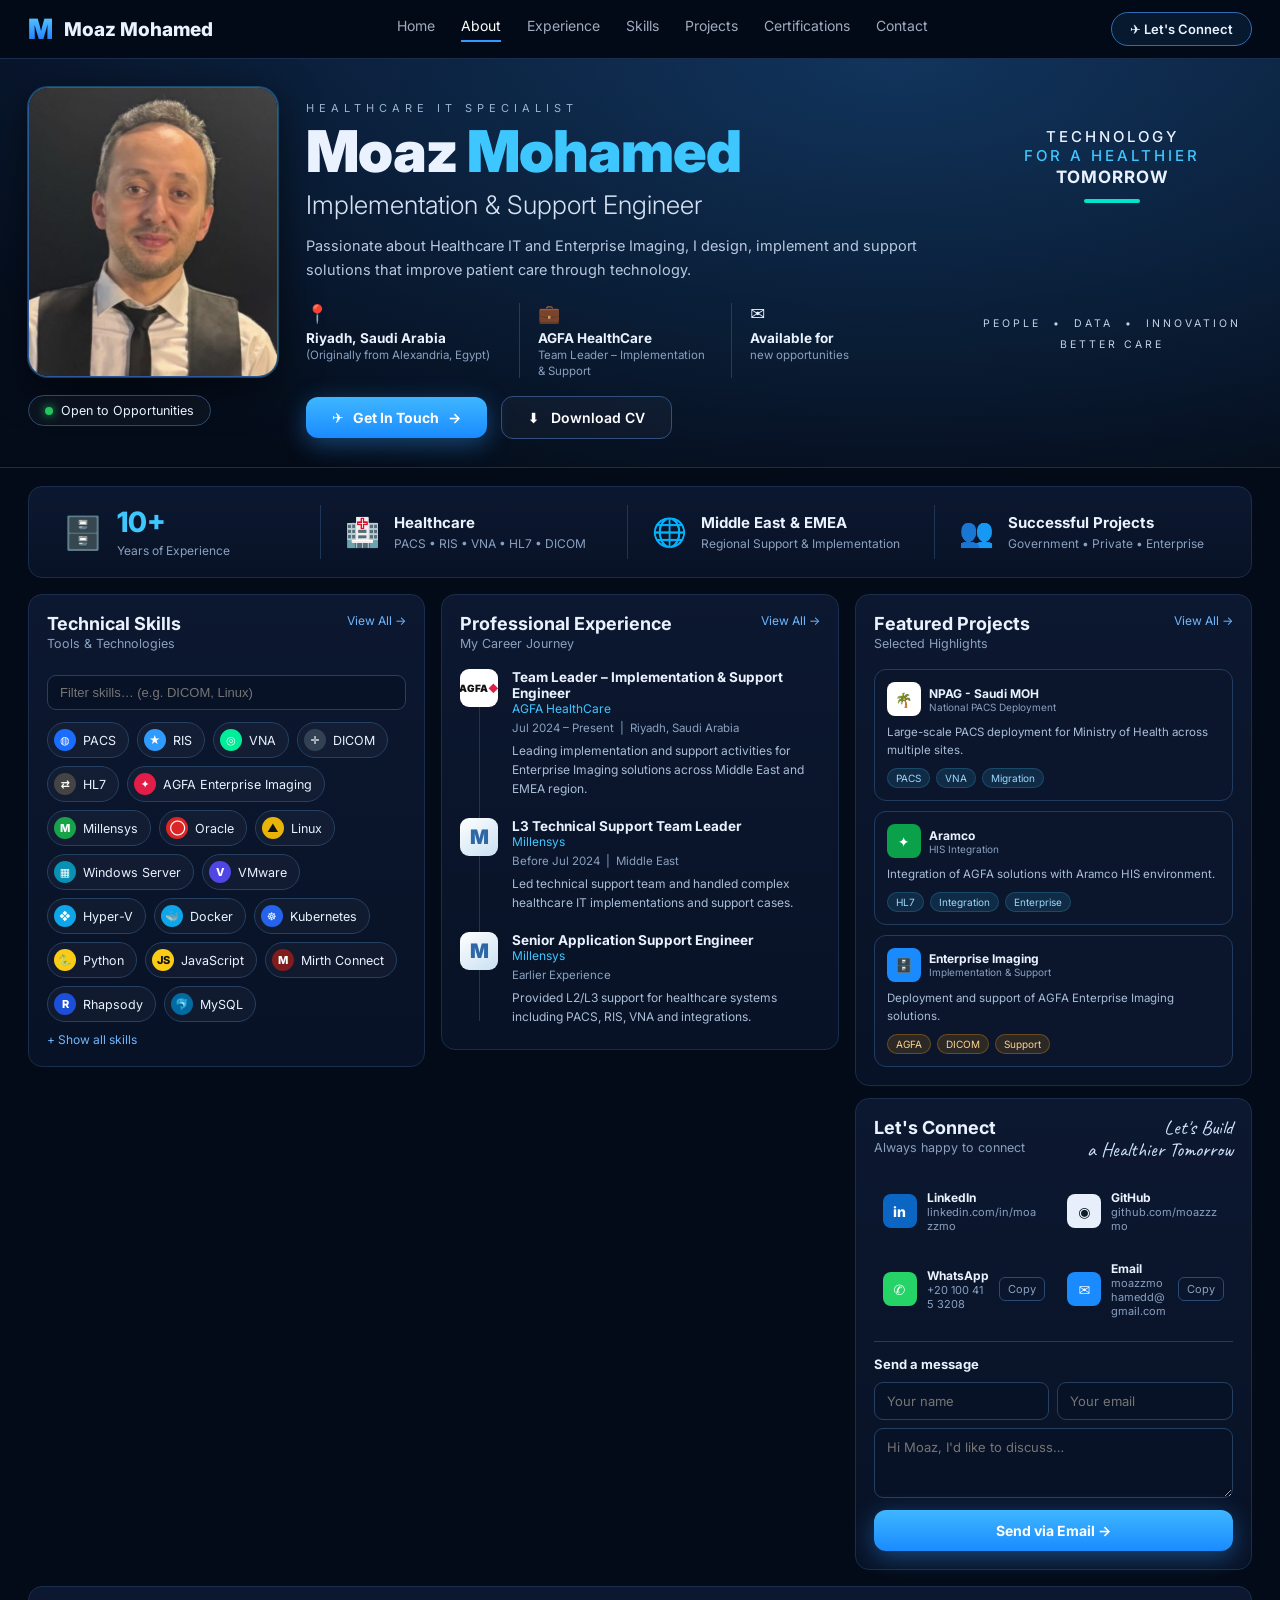
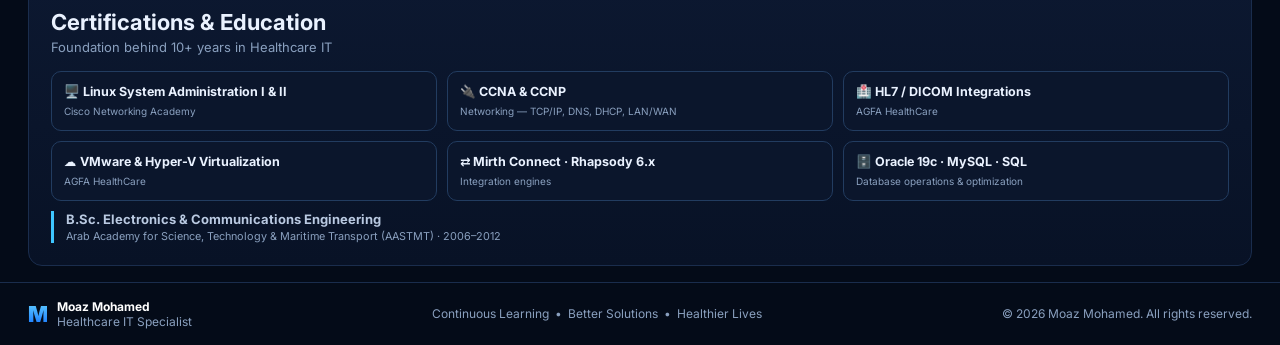
==== index.html @ ea3a96b6 "Publish portfolio — fixed CSS, all fields working" ====
<!DOCTYPE html>
<html lang="en">
<head>
<meta charset="UTF-8"/>
<meta name="viewport" content="width=device-width, initial-scale=1.0"/>
<title>Moaz Mohamed — Healthcare IT Specialist</title>
<meta name="description" content="Moaz Mohamed — Healthcare IT Specialist, Implementation & Support Engineer, Enterprise Imaging PACS/RIS/VNA/HL7/DICOM"/>
<link rel="preconnect" href="https://fonts.googleapis.com">
<link rel="preconnect" href="https://fonts.gstatic.com" crossorigin>
<link href="https://fonts.googleapis.com/css2?family=Inter:wght@400;500;600;700;800;900&family=Caveat:wght@600&display=swap" rel="stylesheet">
<style>
*{margin:0;padding:0;box-sizing:border-box}
:root{--bg:#040b18;--card:#0a1428;--border:#1a2d4d;--txt:#eaf2ff;--mut:#8aa0bf;--cyan:#3ec6ff;--blue:#2f9bff}
html{scroll-behavior:smooth}
body{font-family:'Inter',system-ui,-apple-system,sans-serif;background:var(--bg);color:var(--txt);min-height:100vh;-webkit-font-smoothing:antialiased}
a{color:inherit;text-decoration:none}
section{scroll-margin-top:80px}
button{font-family:inherit}
/* NAV */
.topnav{position:sticky;top:0;z-index:50;display:flex;align-items:center;justify-content:space-between;padding:12px 28px;background:rgba(4,11,24,.94);backdrop-filter:blur(12px);-webkit-backdrop-filter:blur(12px);border-bottom:1px solid var(--border)}
.brand{display:flex;align-items:center;gap:12px;font-weight:800;font-size:19px;white-space:nowrap}
.mm-logo{font-weight:900;font-size:28px;letter-spacing:-2px;background:linear-gradient(180deg,#5cc8ff,#1a7bff);-webkit-background-clip:text;background-clip:text;color:transparent;line-height:1}
.nav{display:flex;gap:26px;font-size:14px;color:#c6d4e8}
.nav a{opacity:.8;padding-bottom:6px;border-bottom:2px solid transparent;transition:.2s}
.nav a:hover{opacity:1;color:#fff}
.nav a.active{opacity:1;color:#fff;border-bottom-color:var(--blue)}
.btn-connect{border:1px solid #2f6cb3;border-radius:999px;padding:8px 18px;font-size:13px;font-weight:600;background:rgba(47,155,255,.1);transition:.2s;white-space:nowrap}
.btn-connect:hover{background:rgba(47,155,255,.25);border-color:var(--cyan)}
.hamburger{display:none;background:none;border:1px solid #2b4a73;color:#fff;border-radius:8px;font-size:18px;padding:6px 12px;cursor:pointer}
/* HERO */
.hero-wrap{position:relative;overflow:hidden;border-bottom:1px solid var(--border);background:radial-gradient(1000px 500px at 70% 0%,rgba(47,155,255,.25),transparent),linear-gradient(180deg,#071226,#040b18)}
.hero-bg{position:absolute;inset:0;opacity:.4;background:url('https://images.unsplash.com/photo-1576091160399-112ba8d25d1d?q=80&w=1600&auto=format&fit=crop') center/cover no-repeat;-webkit-mask-image:linear-gradient(to left,black 30%,transparent 78%);mask-image:linear-gradient(to left,black 30%,transparent 78%)}
.hero{position:relative;display:grid;grid-template-columns:250px minmax(0,1fr) 280px;gap:28px;padding:28px;max-width:1440px;margin:0 auto;align-items:start}
.photo{width:250px;height:290px;border-radius:20px;overflow:hidden;border:1px solid #2a5a9a;box-shadow:0 0 0 1px rgba(62,198,255,.3),0 10px 40px rgba(0,0,0,.6);background:#0e1b33}
.photo img{width:100%;height:100%;object-fit:cover;object-position:center top;display:block}
.photo-fallback{width:100%;height:100%;display:flex;align-items:center;justify-content:center;font-size:72px;font-weight:900;color:#5cc8ff;background:linear-gradient(135deg,#102341,#071226)}
.kicker{letter-spacing:5px;font-size:11px;color:#9db4d2;margin:14px 0 8px}
h1{font-size:clamp(38px,4.5vw,62px);line-height:1;font-weight:900;letter-spacing:-1px}
h1 span{color:var(--cyan)}
.sub{font-size:clamp(18px,2vw,26px);font-weight:300;color:#d6e2f3;margin:8px 0 14px}
.desc{color:#b9c9e1;max-width:620px;line-height:1.65;font-size:14.5px}
.meta3{display:grid;grid-template-columns:1fr 1fr 1fr;gap:0;margin:22px 0 18px;max-width:720px}
.meta3>div{padding:0 18px;border-left:1px solid #223b5e;font-size:13px;min-width:0}
.meta3>div:first-child{border:0;padding-left:0}
.meta3 b{display:block;font-size:13.5px}
.meta3 small{color:var(--mut);font-size:11.5px}
.meta-ico{font-size:18px;margin-bottom:6px}
.cta-row{display:flex;gap:14px;align-items:center;flex-wrap:wrap}
.btn-primary{background:linear-gradient(180deg,#3fb6ff,#1a8bff);border:0;color:#fff;font-weight:700;padding:12px 26px;border-radius:12px;font-size:14px;box-shadow:0 6px 24px rgba(47,155,255,.4);cursor:pointer;transition:.2s;display:inline-flex;align-items:center;gap:8px}
.btn-primary:hover{transform:translateY(-1px);box-shadow:0 10px 30px rgba(47,155,255,.55)}
.btn-ghost{border:1px solid #33507c;background:rgba(255,255,255,.03);color:#fff;padding:12px 26px;border-radius:12px;font-size:14px;font-weight:600;cursor:pointer;transition:.2s;display:inline-flex;align-items:center;gap:8px}
.btn-ghost:hover{border-color:var(--cyan);background:rgba(62,198,255,.1)}
.open-badge{display:inline-flex;align-items:center;gap:8px;border:1px solid #2b4a73;border-radius:999px;padding:7px 16px;font-size:12.5px;margin-top:18px;background:rgba(255,255,255,.03)}
.dot{width:8px;height:8px;border-radius:50%;background:#22c55e;box-shadow:0 0 10px #22c55e;animation:pulse 2s infinite}
@keyframes pulse{50%{opacity:.5}}
.right-tag{text-align:center;padding-top:40px}
.right-tag h3{letter-spacing:3px;font-size:15px;font-weight:500}
.right-tag h3 b{color:var(--cyan);font-weight:500}
.right-tag h2{font-size:17px;letter-spacing:1px;margin:2px 0 12px}
.bar{width:56px;height:4px;background:#00e5cc;margin:0 auto;border-radius:99px}
.foot-tags{margin-top:110px;font-size:10.5px;letter-spacing:3px;color:#c2d2e8;line-height:2}
/* STATS */
.stats{max-width:1440px;margin:18px auto 0;padding:0 28px}
.stats-inner{display:grid;grid-template-columns:1.1fr 1.2fr 1.2fr 1.2fr;background:linear-gradient(180deg,#0c1830,#081226);border:1px solid var(--border);border-radius:14px;padding:18px 10px}
.stat{display:flex;gap:14px;align-items:center;padding:0 24px;border-left:1px solid #1e3555;min-width:0}
.stat:first-child{border:0}
.stat .n{font-size:28px;font-weight:800;color:var(--cyan)}
.stat b{font-size:15px}.stat small{color:var(--mut);font-size:12px}
/* GRID */
.grid3{max-width:1440px;margin:16px auto;padding:0 28px;display:grid;grid-template-columns:1fr 1fr 1fr;gap:16px;align-items:start}
.card{background:linear-gradient(180deg,#0c1830,#081226);border:1px solid var(--border);border-radius:14px;padding:18px;min-width:0}
.card h3{font-size:18px}.card .sub2{color:var(--mut);font-size:12.5px;margin:2px 0 14px}
.card-head{display:flex;justify-content:space-between;align-items:flex-start;gap:10px;margin-bottom:4px}
.link{font-size:12px;color:#6fb7ff;background:none;border:0;cursor:pointer;white-space:nowrap}
.link:hover{text-decoration:underline}
/* SKILLS */
.skill-search{width:100%;margin:6px 0 12px;padding:9px 12px;border-radius:9px;border:1px solid #254061;background:#081226;color:#fff;font-size:13px;outline:none}
.skill-search:focus{border-color:var(--cyan)}
.pills{display:flex;flex-wrap:wrap;gap:8px}
.pill{display:inline-flex;align-items:center;gap:7px;border:1px solid #254061;background:rgba(255,255,255,.03);border-radius:999px;padding:6px 12px 6px 6px;font-size:12.5px;cursor:default;transition:.15s}
.pill:hover{border-color:var(--cyan);background:rgba(62,198,255,.1)}
.pill i{width:22px;height:22px;border-radius:50%;display:inline-flex;align-items:center;justify-content:center;font-style:normal;font-size:11px;color:#fff;font-weight:800;flex-shrink:0}
.pill.hidden-extra{display:none}
.pills.expanded .pill.hidden-extra{display:inline-flex}
/* TIMELINE */
.tl{position:relative;padding-left:52px}
.tl:before{content:'';position:absolute;left:19px;top:6px;bottom:6px;width:1px;background:#1e3555}
.tl-item{position:relative;margin-bottom:20px}
.tl-item:last-child{margin-bottom:4px}
.tl-item:before{content:'';position:absolute;left:-37px;top:6px;width:9px;height:9px;border-radius:50%;background:var(--cyan);box-shadow:0 0 0 4px rgba(62,198,255,.15)}
.comp-logo{position:absolute;left:-52px;top:0;width:38px;height:38px;border-radius:9px;background:#fff;display:flex;align-items:center;justify-content:center;font-weight:900;font-size:10px;color:#111;overflow:hidden;text-align:center;line-height:1.1}
.comp-logo img{width:100%;height:100%;object-fit:contain;display:block}
.tl-item b{font-size:13.5px;display:block}
.tl-item .co{color:var(--cyan);font-size:12px}
.tl-item small{color:var(--mut);font-size:11.5px}
.tl-item p{color:#a9bdd6;font-size:12px;margin-top:6px;line-height:1.55}
/* PROJECTS */
.proj{display:grid;grid-template-columns:1fr;gap:10px}
.pbox{border:1px solid #223c60;border-radius:12px;padding:12px;background:#0b162c;transition:.2s}
.pbox:hover{border-color:#3c779d;transform:translateY(-1px)}
.pbox .ph{display:flex;gap:8px;align-items:center;margin-bottom:8px}
.pbox .ph b{font-size:12px;display:block}
.pbox .ph small{display:block;color:var(--mut);font-size:10px;font-weight:400}
.plogo{width:34px;height:34px;border-radius:8px;display:flex;align-items:center;justify-content:center;font-weight:900;color:#fff;flex-shrink:0;overflow:hidden;background:#fff;font-size:14px}
.plogo img{width:100%;height:100%;object-fit:contain;display:block}
.pbox p{font-size:11.5px;color:#a9bdd6;line-height:1.55}
.tags{display:flex;gap:6px;flex-wrap:wrap;margin-top:8px}
.tags span{font-size:10px;padding:3px 8px;border-radius:99px;background:rgba(62,198,255,.12);border:1px solid rgba(62,198,255,.2);color:#9ad9ff}
.tags span.y{background:rgba(245,158,11,.14);border-color:rgba(245,158,11,.3);color:#ffd28a}
/* CONNECT */
.connect{display:grid;grid-template-columns:1fr 1fr;gap:10px;margin-top:12px}
.citem{display:flex;gap:10px;align-items:center;font-size:12px;border:1px solid transparent;border-radius:10px;padding:8px;transition:.15s;min-width:0}
.citem:hover{border-color:#2b4a73;background:rgba(255,255,255,.03)}
.citem small{display:block;color:var(--mut);font-size:11px;word-break:break-all}
.cico{width:34px;height:34px;border-radius:8px;display:flex;align-items:center;justify-content:center;color:#fff;font-weight:800;flex-shrink:0;font-size:14px}
.copy-btn{margin-left:auto;background:none;border:1px solid #2b4a73;color:var(--mut);border-radius:6px;font-size:11px;padding:4px 8px;cursor:pointer;flex-shrink:0}
.copy-btn:hover{color:#fff;border-color:var(--cyan)}
.script{font-family:'Caveat',cursive;font-size:20px;color:#cfe3ff;text-align:right;line-height:1.1;white-space:nowrap}
/* CONTACT FORM */
.contact-form{margin-top:14px;border-top:1px solid #223b5e;padding-top:14px}
.contact-form h4{font-size:13px;margin-bottom:10px}
.contact-form input,.contact-form textarea{width:100%;padding:10px 12px;border-radius:9px;border:1px solid #254061;background:#081226;color:#fff;font-size:13px;outline:none;margin-bottom:8px;font-family:inherit;resize:vertical}
.contact-form input:focus,.contact-form textarea:focus{border-color:var(--cyan)}
.form-row{display:grid;grid-template-columns:1fr 1fr;gap:8px}
/* SECTIONS */
.wide{max-width:1440px;margin:16px auto 0;padding:0 28px}
.wide-card{background:linear-gradient(180deg,#0c1830,#081226);border:1px solid var(--border);border-radius:14px;padding:22px}
.wide-card h2{font-size:22px;margin-bottom:4px}
.wide-card .sub2{color:var(--mut);font-size:13px;margin-bottom:16px}
.cert-grid{display:grid;grid-template-columns:repeat(3,1fr);gap:10px}
.cert{border:1px solid #223c60;border-radius:10px;padding:12px;background:#0b162c;font-size:12px}
.cert b{display:block;font-size:12.5px;margin-bottom:4px}
.cert small{color:var(--mut)}
.edu{margin-top:10px;font-size:13px;color:#b9c9e1;border-left:3px solid var(--cyan);padding-left:12px}
/* FOOTER */
footer{max-width:1440px;margin:16px auto 0;padding:16px 28px;display:flex;justify-content:space-between;align-items:center;gap:12px;color:var(--mut);font-size:12px;border-top:1px solid var(--border);flex-wrap:wrap}
/* MODAL */
.modal-ov{position:fixed;inset:0;background:rgba(0,0,0,.7);backdrop-filter:blur(6px);display:none;align-items:center;justify-content:center;z-index:100;padding:18px}
.modal-ov.open{display:flex}
.modal{background:#0c1830;border:1px solid #2b4a73;border-radius:16px;max-width:640px;width:100%;max-height:82vh;overflow:auto;padding:24px}
.modal h3{font-size:18px;margin-bottom:4px}
.modal .msub{color:var(--mut);font-size:12.5px;margin-bottom:16px}
.modal-close{float:right;background:none;border:1px solid #2b4a73;color:#fff;border-radius:8px;padding:6px 12px;cursor:pointer}
.modal-close:hover{border-color:var(--cyan)}
.mlist{display:grid;gap:10px;font-size:13px;color:#c6d4e8}
.mlist div{border:1px solid #223c60;border-radius:10px;padding:10px 12px;background:#0b162c}
/* TOAST + TOP */
#toast{position:fixed;bottom:24px;left:50%;transform:translateX(-50%) translateY(20px);background:#0e2a45;border:1px solid var(--cyan);color:#fff;padding:10px 20px;border-radius:999px;font-size:13px;opacity:0;pointer-events:none;transition:.25s;z-index:200}
#toast.show{opacity:1;transform:translateX(-50%) translateY(0)}
#toTop{position:fixed;right:20px;bottom:20px;width:42px;height:42px;border-radius:50%;border:1px solid #2b4a73;background:#0c1830;color:#fff;font-size:18px;cursor:pointer;display:none;z-index:90}
#toTop.show{display:block}
/* REVEAL */
.reveal{opacity:0;transform:translateY(14px);transition:.5s}
.reveal.in{opacity:1;transform:none}
@media(max-width:1100px){.hero{grid-template-columns:220px minmax(0,1fr)}.right-tag{display:none}.grid3{grid-template-columns:1fr 1fr}.nav{display:none}.nav.mobile-open{display:flex;position:absolute;top:100%;left:0;right:0;background:#071226;flex-direction:column;padding:14px 28px;gap:14px;border-bottom:1px solid var(--border)}.hamburger{display:block}.cert-grid{grid-template-columns:1fr 1fr}}
@media(max-width:760px){.hero{grid-template-columns:1fr}.photo{width:100%;height:320px}.meta3{grid-template-columns:1fr;gap:12px}.meta3>div{border:0;border-top:1px solid #223b5e;padding:12px 0 0}.meta3>div:first-child{border:0;padding-top:0}.grid3{grid-template-columns:1fr}.stats-inner{grid-template-columns:1fr 1fr;gap:14px}.stat{border:0;padding:0}.connect{grid-template-columns:1fr}.cert-grid{grid-template-columns:1fr}.form-row{grid-template-columns:1fr}.script{display:none}footer{flex-direction:column;text-align:center}}
@media print{.topnav,.cta-row,.contact-form,#toTop,#toast,.modal-ov{display:none!important}body{background:#fff;color:#000}.card,.wide-card,.stats-inner{background:#fff!important;color:#000}}
</style>
</head>
<body>

<header class="topnav">
<div class="brand"><span class="mm-logo">M</span> Moaz Mohamed</div>
<nav class="nav" id="mainNav">
<a class="active" href="#home">Home</a><a href="#about">About</a><a href="#exp">Experience</a><a href="#skills">Skills</a><a href="#projects">Projects</a><a href="#certs">Certifications</a><a href="#contact">Contact</a>
</nav>
<div style="display:flex;gap:10px;align-items:center">
<a class="btn-connect" href="#contact">✈ Let's Connect</a>
<button class="hamburger" id="burger" aria-label="Menu">☰</button>
</div>
</header>

<div class="hero-wrap" id="home"><div class="hero-bg" aria-hidden="true"></div>
<div class="hero">
<div class="reveal in">
<div class="photo"><img id="profileImg" src="assets/moaz-profile.png" alt="Moaz Mohamed"/></div>
<div class="open-badge"><span class="dot"></span> Open to Opportunities</div>
</div>
<div id="about" class="reveal in">
<div class="kicker">HEALTHCARE IT SPECIALIST</div>
<h1>Moaz <span>Mohamed</span></h1>
<div class="sub">Implementation &amp; Support Engineer</div>
<p class="desc">Passionate about Healthcare IT and Enterprise Imaging, I design, implement and support solutions that improve patient care through technology.</p>
<div class="meta3">
<div><div class="meta-ico">📍</div><b>Riyadh, Saudi Arabia</b><small>(Originally from Alexandria, Egypt)</small></div>
<div><div class="meta-ico">💼</div><b>AGFA HealthCare</b><small>Team Leader – Implementation &amp; Support</small></div>
<div><div class="meta-ico">✉️</div><b>Available for</b><small>new opportunities</small></div>
</div>
<div class="cta-row">
<button class="btn-primary" data-scroll="#contact">✈ &nbsp; Get In Touch &nbsp; →</button>
<button class="btn-ghost" id="cvBtn">⬇ &nbsp; Download CV</button>
</div>
</div>
<div class="right-tag"><h3>TECHNOLOGY</h3><h3><b>FOR A HEALTHIER</b></h3><h2>TOMORROW</h2><div class="bar"></div><div class="foot-tags">PEOPLE &nbsp;•&nbsp; DATA &nbsp;•&nbsp; INNOVATION<br/>BETTER CARE</div></div>
</div></div>

<div class="stats reveal"><div class="stats-inner">
<div class="stat"><span style="font-size:32px">🗄️</span><div><div class="n" data-count="10">10+</div><small>Years of Experience</small></div></div>
<div class="stat"><span style="font-size:28px">🏥</span><div><b>Healthcare</b><br/><small>PACS • RIS • VNA • HL7 • DICOM</small></div></div>
<div class="stat"><span style="font-size:28px">🌐</span><div><b>Middle East &amp; EMEA</b><br/><small>Regional Support &amp; Implementation</small></div></div>
<div class="stat"><span style="font-size:28px">👥</span><div><b>Successful Projects</b><br/><small>Government • Private • Enterprise</small></div></div>
</div></div>

<div class="grid3">
<div class="card reveal" id="skills">
<div class="card-head"><div><h3>Technical Skills</h3><div class="sub2">Tools &amp; Technologies</div></div><button class="link" data-modal="skillsModal">View All →</button></div>
<input class="skill-search" id="skillSearch" type="search" placeholder="Filter skills… (e.g. DICOM, Linux)"/>
<div class="pills" id="skillPills">
<span class="pill"><i style="background:#1a6dff">◍</i>PACS</span><span class="pill"><i style="background:#2f9bff">★</i>RIS</span><span class="pill"><i style="background:#0e9">◎</i>VNA</span><span class="pill"><i style="background:#334155">✛</i>DICOM</span><span class="pill"><i style="background:#444">⇄</i>HL7</span>
<span class="pill"><i style="background:#e11d48">✦</i>AGFA Enterprise Imaging</span><span class="pill"><i style="background:#16a34a">M</i>Millensys</span><span class="pill"><i style="background:#dc2626">◯</i>Oracle</span>
<span class="pill"><i style="background:#eab308;color:#111">▲</i>Linux</span><span class="pill"><i style="background:#0891b2">▦</i>Windows Server</span><span class="pill"><i style="background:#4f46e5">V</i>VMware</span><span class="pill"><i style="background:#0ea5e9">❖</i>Hyper-V</span>
<span class="pill"><i style="background:#0ea5e9">🐳</i>Docker</span><span class="pill"><i style="background:#2563eb">☸</i>Kubernetes</span><span class="pill"><i style="background:#facc15">🐍</i>Python</span><span class="pill"><i style="background:#facc15;color:#111">JS</i>JavaScript</span>
<span class="pill"><i style="background:#7f1d1d">M</i>Mirth Connect</span><span class="pill"><i style="background:#1d4ed8">R</i>Rhapsody</span><span class="pill"><i style="background:#0369a1">🐬</i>MySQL</span>
<span class="pill hidden-extra"><i style="background:#991b1b">DB</i>Oracle Database</span><span class="pill hidden-extra"><i style="background:#7c3aed">◉</i>Looker Analytics</span><span class="pill hidden-extra"><i style="background:#0d9488">⚙</i>Networking</span><span class="pill hidden-extra"><i style="background:#0d9488">◈</i>SQL Optimization</span><span class="pill hidden-extra"><i style="background:#334155">⬡</i>Keycloak / SSO</span><span class="pill hidden-extra"><i style="background:#475569">▤</i>JBoss / WildFly</span>
</div>
<button class="link" id="moreSkills" style="margin-top:10px">+ Show all skills</button>
</div>

<div class="card reveal" id="exp">
<div class="card-head"><div><h3>Professional Experience</h3><div class="sub2">My Career Journey</div></div><button class="link" data-modal="expModal">View All →</button></div>
<div class="tl">
<div class="tl-item"><div class="comp-logo">AGFA<span style="color:#e11d48">◆</span><img src="https://logo.clearbit.com/agfahealthcare.com" alt="" loading="lazy" onerror="this.remove()"/></div><b>Team Leader – Implementation &amp; Support Engineer</b><div class="co">AGFA HealthCare</div><small>Jul 2024 – Present &nbsp;|&nbsp; Riyadh, Saudi Arabia</small><p>Leading implementation and support activities for Enterprise Imaging solutions across Middle East and EMEA region.</p></div>
<div class="tl-item"><div class="comp-logo" style="background:linear-gradient(145deg,#fff,#c9e0f2);color:#2d67a5;font-size:20px">M</div><b>L3 Technical Support Team Leader</b><div class="co">Millensys</div><small>Before Jul 2024 &nbsp;|&nbsp; Middle East</small><p>Led technical support team and handled complex healthcare IT implementations and support cases.</p></div>
<div class="tl-item"><div class="comp-logo" style="background:linear-gradient(145deg,#fff,#c9e0f2);color:#2d67a5;font-size:20px">M</div><b>Senior Application Support Engineer</b><div class="co">Millensys</div><small>Earlier Experience</small><p>Provided L2/L3 support for healthcare systems including PACS, RIS, VNA and integrations.</p></div>
</div></div>

<div class="reveal"><div class="card" id="projects">
<div class="card-head"><div><h3>Featured Projects</h3><div class="sub2">Selected Highlights</div></div><button class="link" data-modal="projModal">View All →</button></div>
<div class="proj">
<div class="pbox"><div class="ph"><div class="plogo">🌴<img src="https://logo.clearbit.com/moh.gov.sa" alt="" loading="lazy" onerror="this.remove()"/></div><div><b>NPAG - Saudi MOH</b><small>National PACS Deployment</small></div></div><p>Large-scale PACS deployment for Ministry of Health across multiple sites.</p><div class="tags"><span>PACS</span><span>VNA</span><span>Migration</span></div></div>
<div class="pbox"><div class="ph"><div class="plogo" style="background:#0aa14a">✦</div><div><b>Aramco</b><small>HIS Integration</small></div></div><p>Integration of AGFA solutions with Aramco HIS environment.</p><div class="tags"><span>HL7</span><span>Integration</span><span>Enterprise</span></div></div>
<div class="pbox"><div class="ph"><div class="plogo" style="background:#1a8bff">🗄️</div><div><b>Enterprise Imaging</b><small>Implementation &amp; Support</small></div></div><p>Deployment and support of AGFA Enterprise Imaging solutions.</p><div class="tags"><span class="y">AGFA</span><span class="y">DICOM</span><span class="y">Support</span></div></div>
</div></div>
<div class="card" id="contact" style="margin-top:12px">
<div style="display:flex;justify-content:space-between;gap:10px;align-items:flex-start"><div><h3>Let's Connect</h3><div class="sub2">Always happy to connect</div></div><div class="script">Let's Build<br/>a Healthier Tomorrow</div></div>
<div class="connect">
<a class="citem" href="https://www.linkedin.com/in/moazzmo" target="_blank" rel="noopener"><span class="cico" style="background:#0a66c2">in</span><span><b>LinkedIn</b><small>linkedin.com/in/moazzmo</small></span></a>
<a class="citem" href="https://github.com/moazzzmo" target="_blank" rel="noopener"><span class="cico" style="background:#e7f0fa;color:#101d2b">◉</span><span><b>GitHub</b><small>github.com/moazzzmo</small></span></a>
<a class="citem" href="https://wa.me/201004153208" target="_blank" rel="noopener"><span class="cico" style="background:#25d366">✆</span><span><b>WhatsApp</b><small>+20 100 415 3208</small></span><button class="copy-btn" data-copy="+201004153208">Copy</button></a>
<a class="citem" href="mailto:moazzmohamedd@gmail.com"><span class="cico" style="background:#1a8bff">✉</span><span><b>Email</b><small>moazzmohamedd@gmail.com</small></span><button class="copy-btn" data-copy="moazzmohamedd@gmail.com">Copy</button></a>
</div>
<form class="contact-form" id="contactForm">
<h4>Send a message</h4>
<div class="form-row"><input id="cfName" type="text" placeholder="Your name" required/><input id="cfEmail" type="email" placeholder="Your email" required/></div>
<textarea id="cfMsg" rows="3" placeholder="Hi Moaz, I'd like to discuss…" required></textarea>
<button class="btn-primary" type="submit" style="width:100%;justify-content:center">Send via Email →</button>
</form>
</div></div>
</div>

<div class="wide reveal" id="certs"><div class="wide-card">
<h2>Certifications &amp; Education</h2><div class="sub2">Foundation behind 10+ years in Healthcare IT</div>
<div class="cert-grid">
<div class="cert"><b>🖥️ Linux System Administration I &amp; II</b><small>Cisco Networking Academy</small></div>
<div class="cert"><b>🔌 CCNA &amp; CCNP</b><small>Networking — TCP/IP, DNS, DHCP, LAN/WAN</small></div>
<div class="cert"><b>🏥 HL7 / DICOM Integrations</b><small>AGFA HealthCare</small></div>
<div class="cert"><b>☁️ VMware &amp; Hyper-V Virtualization</b><small>AGFA HealthCare</small></div>
<div class="cert"><b>⇄ Mirth Connect · Rhapsody 6.x</b><small>Integration engines</small></div>
<div class="cert"><b>🗄️ Oracle 19c · MySQL · SQL</b><small>Database operations &amp; optimization</small></div>
</div>
<div class="edu"><b>B.Sc. Electronics &amp; Communications Engineering</b><br/><small style="color:var(--mut)">Arab Academy for Science, Technology &amp; Maritime Transport (AASTMT) · 2006–2012</small></div>
</div></div>

<footer>
<div style="display:flex;gap:10px;align-items:center"><span class="mm-logo" style="font-size:22px">M</span><span><b style="color:#fff">Moaz Mohamed</b><br/>Healthcare IT Specialist</span></div>
<div>Continuous Learning &nbsp;•&nbsp; Better Solutions &nbsp;•&nbsp; Healthier Lives</div>
<div>© <span id="year">2026</span> Moaz Mohamed. All rights reserved.</div>
</footer>

<div class="modal-ov" id="skillsModal"><div class="modal"><button class="modal-close" data-close>✕ Close</button><h3>All Technical Skills</h3><div class="msub">40+ tools across imaging, infrastructure &amp; integration</div><div class="mlist">
<div><b>Healthcare &amp; Imaging</b> — PACS, RIS, VNA, DICOM, HL7 ADT/ORM/ORU/ACK, AGFA Enterprise Imaging, Millensys, WADO/REST</div>
<div><b>Infrastructure</b> — Linux (RHEL/CentOS/Ubuntu), Windows Server 2012–2022, VMware, Hyper-V, Proxmox, Docker, Kubernetes, NetApp, NFS/SMB, HAProxy/F5</div>
<div><b>Data &amp; Integration</b> — Oracle 19c, MySQL, MS SQL, Mirth Connect, Rhapsody, ETL/DWH, Looker Analytics, Python, JavaScript, Bash, PowerShell, Keycloak/SSO, JBoss/WildFly, Prometheus, Grafana</div>
<div><b>Networking</b> — CCNA/CCNP, TCP/IP, DNS, DHCP, VLAN, Firewalls, VPN</div>
</div></div></div>

<div class="modal-ov" id="expModal"><div class="modal"><button class="modal-close" data-close>✕ Close</button><h3>Full Career Journey</h3><div class="msub">10+ years across 6 roles</div><div class="mlist">
<div><b>AGFA HealthCare (2024–Present)</b> — Implementation Specialist / Team Leader, Riyadh. Multi-country EI delivery, PACS/RIS/VNA, DICOM/HL7, team leadership across MEA.</div>
<div><b>Millensys (2021–2024)</b> — Technical Implementation &amp; Support Lead / L3 Team Leader. Escalations, go-lives, L2/L3 support.</div>
<div><b>Da3m for IT Solutions (2020–2021)</b> — System Administrator.</div>
<div><b>Sana Technology (2018–2020)</b> — Application Support Engineer.</div>
<div><b>Spectrum Diamond Trade, KSA (2015–2018)</b> — Technical Support Engineer.</div>
<div><b>IHA-UNI &amp; CNC Broadcasting (2013–2015)</b> — SNG Engineer.</div>
</div></div></div>

<div class="modal-ov" id="projModal"><div class="modal"><button class="modal-close" data-close>✕ Close</button><h3>All Selected Projects</h3><div class="msub">Government • Private • Enterprise</div><div class="mlist">
<div><b>NPAG – Saudi MOH National PACS</b> — Multi-site national deployment, VNA, migration.</div>
<div><b>Aramco HIS Integration</b> — AGFA EI + HIS, HL7, secure clinical workflow.</div>
<div><b>STC VRO National PACS (2025–26)</b> — 35+ hospitals, DICOM Store/MWL, F5, Rhapsody + CareWare/HIS.</div>
<div><b>Johns Hopkins Aramco Healthcare STC Upgrade (2025)</b> — Upgrade &amp; operations.</div>
<div><b>Royal Commission Jubail &amp; Yanbu (2025)</b> — Hospital deployment.</div>
<div><b>Regina Maria Romania / QAFH Qassim / AL SALAM Kuwait / Baheya Egypt / AUBMC Lebanon / MOH MMCH</b> — Migrations, deployments, EI upgrades.</div>
</div></div></div>

<div id="toast"></div>
<button id="toTop" aria-label="Back to top">↑</button>

<script>
(function(){
var $=function(s,c){return (c||document).querySelector(s)};
var $$=function(s,c){return Array.prototype.slice.call((c||document).querySelectorAll(s))};
// Year
$('#year').textContent=new Date().getFullYear();
// Photo fallback chain: assets/moaz-profile.png -> photo.jpg -> MM
var img=$('#profileImg');
img.addEventListener('error',function h(){
  var cur=img.getAttribute('src');
  if(cur.indexOf('assets/')===0){img.src='photo.jpg';}
  else{img.removeEventListener('error',h);var d=document.createElement('div');d.className='photo-fallback';d.textContent='MM';img.replaceWith(d);}
});
// Mobile nav
var burger=$('#burger'),nav=$('#mainNav');
burger.addEventListener('click',function(){nav.classList.toggle('mobile-open')});
$$('#mainNav a').forEach(function(a){a.addEventListener('click',function(){nav.classList.remove('mobile-open')})});
// Smooth scroll buttons
$$('[data-scroll]').forEach(function(b){b.addEventListener('click',function(){var t=$(b.getAttribute('data-scroll'));if(t)t.scrollIntoView({behavior:'smooth'})})});
// Active nav
var secs=['home','about','exp','skills','projects','certs','contact'].map(function(id){return document.getElementById(id)}).filter(Boolean);
var links=$$('#mainNav a');
if('IntersectionObserver' in window){
  var io=new IntersectionObserver(function(es){es.forEach(function(e){if(e.isIntersecting){links.forEach(function(a){a.classList.toggle('active',a.getAttribute('href')==='#'+e.target.id)})}})},{rootMargin:'-40% 0px -55% 0px'});
  secs.forEach(function(s){io.observe(s)});
}
// Skill search + show all
var search=$('#skillSearch'),pills=$('#skillPills'),more=$('#moreSkills');
function filterSkills(){var q=search.value.trim().toLowerCase();$$('.pill',pills).forEach(function(p){var t=p.textContent.toLowerCase();var show=!q||t.indexOf(q)>-1;if(show&&p.classList.contains('hidden-extra')&&!pills.classList.contains('expanded')){p.style.display='';p.dataset.pending='1';}else{p.style.display=show?'':'none';p.dataset.pending='';}})}
search.addEventListener('input',filterSkills);
more.addEventListener('click',function(){pills.classList.toggle('expanded');var ex=pills.classList.contains('expanded');more.textContent=ex?'− Show less':'+ Show all skills';if(!ex)filterSkills();});
$$('.pill',pills).forEach(function(p){p.addEventListener('click',function(){toast(p.textContent.trim())})});
// Modals
$$('[data-modal]').forEach(function(b){b.addEventListener('click',function(){openModal(b.getAttribute('data-modal'))})});
function openModal(id){var m=document.getElementById(id);if(m)m.classList.add('open')}
$$('.modal-ov').forEach(function(m){m.addEventListener('click',function(e){if(e.target===m||e.target.hasAttribute('data-close'))m.classList.remove('open')})});
document.addEventListener('keydown',function(e){if(e.key==='Escape')$$('.modal-ov.open').forEach(function(m){m.classList.remove('open')})});
// Copy buttons
$$('[data-copy]').forEach(function(b){b.addEventListener('click',function(e){e.preventDefault();e.stopPropagation();var v=b.getAttribute('data-copy');if(navigator.clipboard)navigator.clipboard.writeText(v).then(function(){toast('Copied: '+v)},function(){toast(v)});else toast(v);})});
// CV
$('#cvBtn').addEventListener('click',function(){
  var candidates=['Moaz-Mohamed-CV.pdf','CV.pdf','cv.pdf','assets/Moaz-Mohamed-CV.pdf'];
  (function tryNext(i){
    if(i>=candidates.length){toast('CV file not found — opening print view');setTimeout(function(){window.print()},400);return;}
    fetch(candidates[i],{method:'HEAD'}).then(function(r){if(r.ok){var a=document.createElement('a');a.href=candidates[i];a.download='Moaz-Mohamed-CV.pdf';document.body.appendChild(a);a.click();a.remove();toast('Downloading CV…');}else tryNext(i+1);}).catch(function(){tryNext(i+1)});
  })(0);
});
// Contact form -> mailto
$('#contactForm').addEventListener('submit',function(e){
  e.preventDefault();
  var n=$('#cfName').value.trim(),em=$('#cfEmail').value.trim(),m=$('#cfMsg').value.trim();
  if(!n||!em||!m){toast('Please fill all fields');return;}
  var subject=encodeURIComponent('Portfolio contact from '+n);
  var body=encodeURIComponent(m+'\n\n— '+n+' ('+em+')');
  window.location.href='mailto:moazzmohamedd@gmail.com?subject='+subject+'&body='+body;
  toast('Opening your email app…');
});
// Toast
var toastT;function toast(msg){var t=$('#toast');t.textContent=msg;t.classList.add('show');clearTimeout(toastT);toastT=setTimeout(function(){t.classList.remove('show')},2200);}
// To top + reveal
var top=$('#toTop');window.addEventListener('scroll',function(){top.classList.toggle('show',window.scrollY>600)},{passive:true});
top.addEventListener('click',function(){window.scrollTo({top:0,behavior:'smooth'})});
if('IntersectionObserver' in window){var rio=new IntersectionObserver(function(es){es.forEach(function(e){if(e.isIntersecting){e.target.classList.add('in');rio.unobserve(e.target)}})},{threshold:.08});$$('.reveal').forEach(function(el){rio.observe(el)});}else{$$('.reveal').forEach(function(el){el.classList.add('in')});}
})();
</script>
</body>
</html>
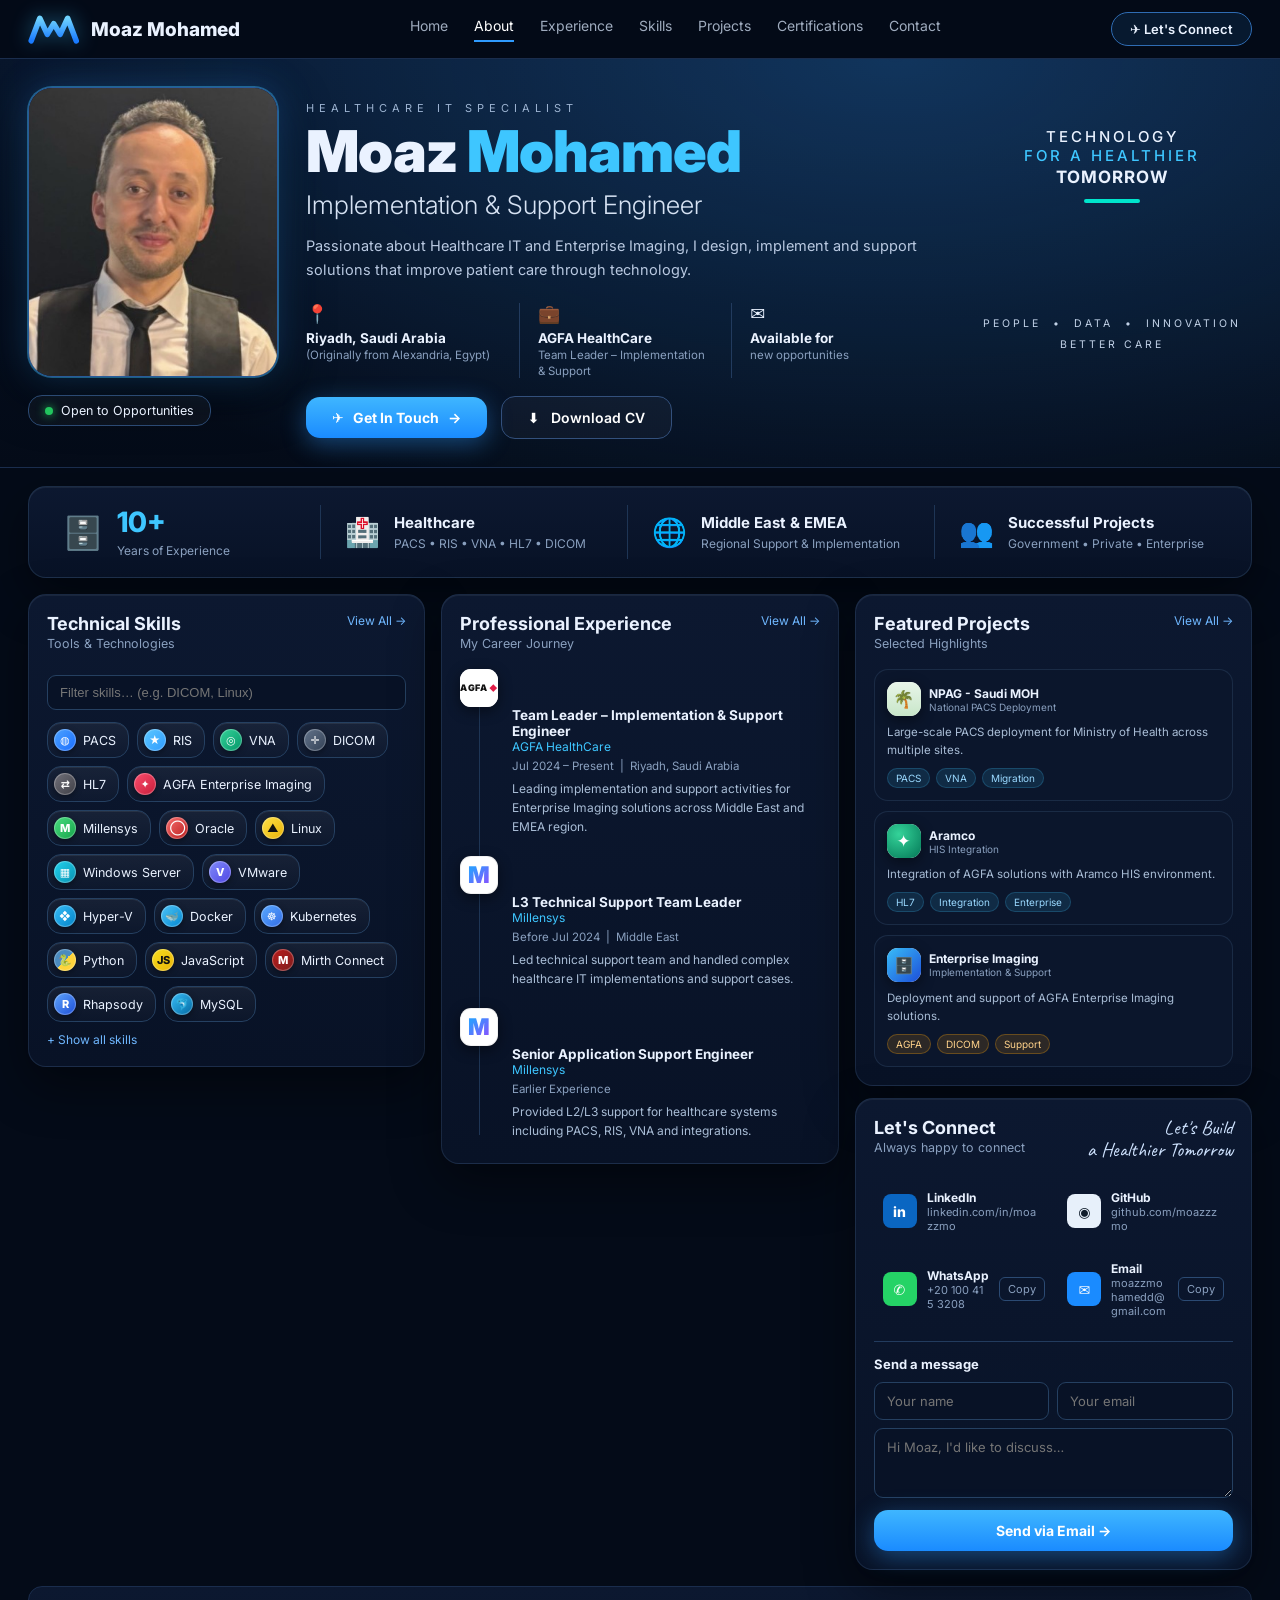
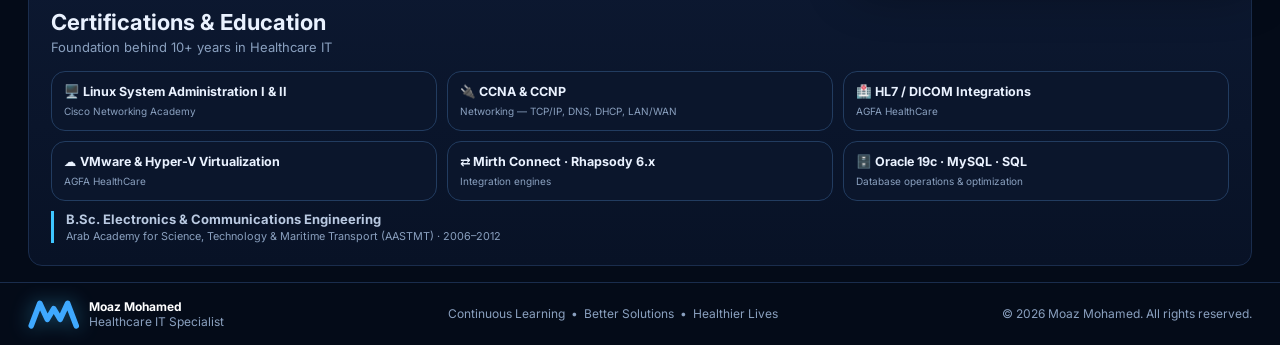
==== commit 8fc23720: "Smooth modern polish: MM logo, brand badges, gradient skill icons, soft edges" ====
--- a/index.html
+++ b/index.html
@@ -11,8 +11,9 @@
 <style>
 *{margin:0;padding:0;box-sizing:border-box}
 :root{--bg:#040b18;--card:#0a1428;--border:#1a2d4d;--txt:#eaf2ff;--mut:#8aa0bf;--cyan:#3ec6ff;--blue:#2f9bff}
-html{scroll-behavior:smooth}
-body{font-family:'Inter',system-ui,-apple-system,sans-serif;background:var(--bg);color:var(--txt);min-height:100vh;-webkit-font-smoothing:antialiased}
+html{scroll-behavior:smooth;-webkit-text-size-adjust:100%}
+body{font-family:'Inter',system-ui,-apple-system,sans-serif;background:var(--bg);color:var(--txt);min-height:100vh;-webkit-font-smoothing:antialiased;overflow-x:hidden}
+img{max-width:100%}
 a{color:inherit;text-decoration:none}
 section{scroll-margin-top:80px}
 button{font-family:inherit}
@@ -152,15 +153,39 @@
 /* REVEAL */
 .reveal{opacity:0;transform:translateY(14px);transition:.5s}
 .reveal.in{opacity:1;transform:none}
+/* ── SMOOTH MODERN POLISH ── */
+.mm-svg{height:30px;width:auto;display:block;filter:drop-shadow(0 0 10px rgba(62,198,255,.45))}
+.card{border-radius:18px;border:1px solid rgba(120,170,220,.15);box-shadow:inset 0 1px 0 rgba(255,255,255,.06),0 18px 50px rgba(0,0,0,.45)}
+.card:hover{border-color:rgba(62,198,255,.3)}
+.stats-inner{border-radius:18px;border:1px solid rgba(120,170,220,.17);box-shadow:inset 0 1px 0 rgba(255,255,255,.06),0 18px 50px rgba(0,0,0,.45)}
+.photo{border-radius:24px;box-shadow:0 0 0 1px rgba(62,198,255,.4),0 0 36px rgba(47,155,255,.28),0 18px 50px rgba(0,0,0,.6)}
+.pill{border-radius:14px;background:linear-gradient(180deg,rgba(255,255,255,.055),rgba(255,255,255,.015));box-shadow:inset 0 1px 0 rgba(255,255,255,.07);transition:transform .15s,border-color .15s,background .15s}
+.pill:hover{transform:translateY(-1px);border-color:rgba(62,198,255,.55);background:rgba(62,198,255,.1)}
+.pill i{box-shadow:inset 0 0 0 1px rgba(255,255,255,.25),0 2px 6px rgba(0,0,0,.4)}
+.pbox,.cert{border-radius:14px}
+.pbox{border:1px solid rgba(120,170,220,.14)}
+.comp-logo,.plogo{position:relative;border-radius:11px;box-shadow:0 4px 14px rgba(0,0,0,.45),inset 0 0 0 1px rgba(0,0,0,.06);overflow:hidden}
+.comp-logo img,.plogo img{position:absolute;inset:0;width:100%;height:100%;object-fit:contain;background:#fff;display:block}
+.logo-agfa{font-size:9px;font-weight:900;letter-spacing:.4px;color:#141414;background:#fff;width:100%;height:100%;display:flex;align-items:center;justify-content:center;gap:2px}
+.logo-agfa span{color:#e11d48;font-size:8px}
+.logo-m{font-size:23px;font-weight:900;background:linear-gradient(135deg,#2f9bff 20%,#7c5cff 80%);-webkit-background-clip:text;background-clip:text;color:transparent}
+.logo-npag{font-size:17px;background:linear-gradient(180deg,#e8f5e9,#c8e6c9);width:100%;height:100%;display:flex;align-items:center;justify-content:center}
+.logo-aramco{font-size:17px;color:#fff;background:radial-gradient(circle at 35% 30%,#34d399,#047857);width:100%;height:100%;display:flex;align-items:center;justify-content:center}
+.logo-ei{font-size:16px;color:#fff;background:linear-gradient(135deg,#38bdf8,#1d4ed8);width:100%;height:100%;display:flex;align-items:center;justify-content:center}
+.btn-primary{border-radius:14px}
+.btn-ghost{border-radius:14px}
+.open-badge{border-radius:14px}
 @media(max-width:1100px){.hero{grid-template-columns:220px minmax(0,1fr)}.right-tag{display:none}.grid3{grid-template-columns:1fr 1fr}.nav{display:none}.nav.mobile-open{display:flex;position:absolute;top:100%;left:0;right:0;background:#071226;flex-direction:column;padding:14px 28px;gap:14px;border-bottom:1px solid var(--border)}.hamburger{display:block}.cert-grid{grid-template-columns:1fr 1fr}}
-@media(max-width:760px){.hero{grid-template-columns:1fr}.photo{width:100%;height:320px}.meta3{grid-template-columns:1fr;gap:12px}.meta3>div{border:0;border-top:1px solid #223b5e;padding:12px 0 0}.meta3>div:first-child{border:0;padding-top:0}.grid3{grid-template-columns:1fr}.stats-inner{grid-template-columns:1fr 1fr;gap:14px}.stat{border:0;padding:0}.connect{grid-template-columns:1fr}.cert-grid{grid-template-columns:1fr}.form-row{grid-template-columns:1fr}.script{display:none}footer{flex-direction:column;text-align:center}}
+@media(max-width:760px){.topnav{padding:10px 14px}.brand{font-size:16px}.hero{grid-template-columns:1fr;padding:20px 14px}.photo{width:100%;max-width:420px;height:300px;margin:0 auto}.meta3{grid-template-columns:1fr;gap:12px}.meta3>div{border:0;border-top:1px solid #223b5e;padding:12px 0 0}.meta3>div:first-child{border:0;padding-top:0}.grid3{grid-template-columns:1fr;padding:0 14px}.stats{padding:0 14px}.stats-inner{grid-template-columns:1fr 1fr;gap:14px}.stat{border:0;padding:0}.connect{grid-template-columns:1fr}.cert-grid{grid-template-columns:1fr}.form-row{grid-template-columns:1fr}.script{display:none}footer{flex-direction:column;text-align:center}.cta-row .btn-primary,.cta-row .btn-ghost{flex:1;justify-content:center}}
+@media(max-width:480px){.topnav{padding:10px 12px}.mm-logo{font-size:24px}.btn-connect{padding:7px 12px;font-size:12px}.hero{padding:16px 12px}.photo{height:260px}.stats{padding:0 12px}.stats-inner{grid-template-columns:1fr;padding:16px}.grid3{padding:0 12px}.wide{padding:0 12px}.card,.wide-card{padding:14px}.pill{font-size:11.5px;padding:5px 10px 5px 5px}.connect{grid-template-columns:1fr}.proj .pbox p{min-height:0}.modal{padding:16px}#toast{max-width:92vw;text-align:center}}
+@media(min-width:761px) and (max-width:1100px){.proj{grid-template-columns:1fr 1fr}.proj .pbox:last-child{grid-column:1/-1}}
 @media print{.topnav,.cta-row,.contact-form,#toTop,#toast,.modal-ov{display:none!important}body{background:#fff;color:#000}.card,.wide-card,.stats-inner{background:#fff!important;color:#000}}
 </style>
 </head>
 <body>
 
 <header class="topnav">
-<div class="brand"><span class="mm-logo">M</span> Moaz Mohamed</div>
+<div class="brand"><svg class="mm-svg" viewBox="0 0 48 28" fill="none" aria-hidden="true"><defs><linearGradient id="mmg" x1="0" y1="0" x2="0" y2="1"><stop offset="0" stop-color="#6fd3ff"/><stop offset="1" stop-color="#1a7bff"/></linearGradient></defs><path d="M3 25 L11 4 L18 19 L24 9 L30 19 L37 4 L45 25" stroke="url(#mmg)" stroke-width="5.2" stroke-linecap="round" stroke-linejoin="round"/></svg> Moaz Mohamed</div>
 <nav class="nav" id="mainNav">
 <a class="active" href="#home">Home</a><a href="#about">About</a><a href="#exp">Experience</a><a href="#skills">Skills</a><a href="#projects">Projects</a><a href="#certs">Certifications</a><a href="#contact">Contact</a>
 </nav>
@@ -206,11 +231,11 @@
 <div class="card-head"><div><h3>Technical Skills</h3><div class="sub2">Tools &amp; Technologies</div></div><button class="link" data-modal="skillsModal">View All →</button></div>
 <input class="skill-search" id="skillSearch" type="search" placeholder="Filter skills… (e.g. DICOM, Linux)"/>
 <div class="pills" id="skillPills">
-<span class="pill"><i style="background:#1a6dff">◍</i>PACS</span><span class="pill"><i style="background:#2f9bff">★</i>RIS</span><span class="pill"><i style="background:#0e9">◎</i>VNA</span><span class="pill"><i style="background:#334155">✛</i>DICOM</span><span class="pill"><i style="background:#444">⇄</i>HL7</span>
-<span class="pill"><i style="background:#e11d48">✦</i>AGFA Enterprise Imaging</span><span class="pill"><i style="background:#16a34a">M</i>Millensys</span><span class="pill"><i style="background:#dc2626">◯</i>Oracle</span>
-<span class="pill"><i style="background:#eab308;color:#111">▲</i>Linux</span><span class="pill"><i style="background:#0891b2">▦</i>Windows Server</span><span class="pill"><i style="background:#4f46e5">V</i>VMware</span><span class="pill"><i style="background:#0ea5e9">❖</i>Hyper-V</span>
-<span class="pill"><i style="background:#0ea5e9">🐳</i>Docker</span><span class="pill"><i style="background:#2563eb">☸</i>Kubernetes</span><span class="pill"><i style="background:#facc15">🐍</i>Python</span><span class="pill"><i style="background:#facc15;color:#111">JS</i>JavaScript</span>
-<span class="pill"><i style="background:#7f1d1d">M</i>Mirth Connect</span><span class="pill"><i style="background:#1d4ed8">R</i>Rhapsody</span><span class="pill"><i style="background:#0369a1">🐬</i>MySQL</span>
+<span class="pill"><i style="background:linear-gradient(135deg,#4da3ff,#1a6dff)">◍</i>PACS</span><span class="pill"><i style="background:linear-gradient(135deg,#5cc8ff,#2f9bff)">★</i>RIS</span><span class="pill"><i style="background:linear-gradient(135deg,#34d399,#059669)">◎</i>VNA</span><span class="pill"><i style="background:linear-gradient(135deg,#64748b,#334155)">✛</i>DICOM</span><span class="pill"><i style="background:linear-gradient(135deg,#71717a,#3f3f46)">⇄</i>HL7</span>
+<span class="pill"><i style="background:linear-gradient(135deg,#fb4d6d,#c81e3a)">✦</i>AGFA Enterprise Imaging</span><span class="pill"><i style="background:linear-gradient(135deg,#4ade80,#16a34a)">M</i>Millensys</span><span class="pill"><i style="background:linear-gradient(135deg,#f87171,#b91c1c)">◯</i>Oracle</span>
+<span class="pill"><i style="background:linear-gradient(135deg,#fde047,#eab308);color:#111">▲</i>Linux</span><span class="pill"><i style="background:linear-gradient(135deg,#22d3ee,#0891b2)">▦</i>Windows Server</span><span class="pill"><i style="background:linear-gradient(135deg,#818cf8,#4f46e5)">V</i>VMware</span><span class="pill"><i style="background:linear-gradient(135deg,#38bdf8,#0284c7)">❖</i>Hyper-V</span>
+<span class="pill"><i style="background:linear-gradient(135deg,#4fc3f7,#0288d1)">🐳</i>Docker</span><span class="pill"><i style="background:linear-gradient(135deg,#5aa9ff,#326ce5)">☸</i>Kubernetes</span><span class="pill"><i style="background:linear-gradient(135deg,#4b8bbe 50%,#ffd43b 50%)">🐍</i>Python</span><span class="pill"><i style="background:linear-gradient(135deg,#f7df1e,#eab308);color:#111">JS</i>JavaScript</span>
+<span class="pill"><i style="background:linear-gradient(135deg,#b91c1c,#7f1d1d)">M</i>Mirth Connect</span><span class="pill"><i style="background:linear-gradient(135deg,#60a5fa,#1d4ed8)">R</i>Rhapsody</span><span class="pill"><i style="background:linear-gradient(135deg,#38bdf8,#0369a1)">🐬</i>MySQL</span>
 <span class="pill hidden-extra"><i style="background:#991b1b">DB</i>Oracle Database</span><span class="pill hidden-extra"><i style="background:#7c3aed">◉</i>Looker Analytics</span><span class="pill hidden-extra"><i style="background:#0d9488">⚙</i>Networking</span><span class="pill hidden-extra"><i style="background:#0d9488">◈</i>SQL Optimization</span><span class="pill hidden-extra"><i style="background:#334155">⬡</i>Keycloak / SSO</span><span class="pill hidden-extra"><i style="background:#475569">▤</i>JBoss / WildFly</span>
 </div>
 <button class="link" id="moreSkills" style="margin-top:10px">+ Show all skills</button>
@@ -219,17 +244,17 @@
 <div class="card reveal" id="exp">
 <div class="card-head"><div><h3>Professional Experience</h3><div class="sub2">My Career Journey</div></div><button class="link" data-modal="expModal">View All →</button></div>
 <div class="tl">
-<div class="tl-item"><div class="comp-logo">AGFA<span style="color:#e11d48">◆</span><img src="https://logo.clearbit.com/agfahealthcare.com" alt="" loading="lazy" onerror="this.remove()"/></div><b>Team Leader – Implementation &amp; Support Engineer</b><div class="co">AGFA HealthCare</div><small>Jul 2024 – Present &nbsp;|&nbsp; Riyadh, Saudi Arabia</small><p>Leading implementation and support activities for Enterprise Imaging solutions across Middle East and EMEA region.</p></div>
-<div class="tl-item"><div class="comp-logo" style="background:linear-gradient(145deg,#fff,#c9e0f2);color:#2d67a5;font-size:20px">M</div><b>L3 Technical Support Team Leader</b><div class="co">Millensys</div><small>Before Jul 2024 &nbsp;|&nbsp; Middle East</small><p>Led technical support team and handled complex healthcare IT implementations and support cases.</p></div>
-<div class="tl-item"><div class="comp-logo" style="background:linear-gradient(145deg,#fff,#c9e0f2);color:#2d67a5;font-size:20px">M</div><b>Senior Application Support Engineer</b><div class="co">Millensys</div><small>Earlier Experience</small><p>Provided L2/L3 support for healthcare systems including PACS, RIS, VNA and integrations.</p></div>
+<div class="tl-item"><div class="comp-logo"><span class="logo-agfa">AGFA<span>◆</span></span><img src="https://logo.clearbit.com/agfahealthcare.com" alt="" loading="lazy" onerror="this.remove()"/></div><b>Team Leader – Implementation &amp; Support Engineer</b><div class="co">AGFA HealthCare</div><small>Jul 2024 – Present &nbsp;|&nbsp; Riyadh, Saudi Arabia</small><p>Leading implementation and support activities for Enterprise Imaging solutions across Middle East and EMEA region.</p></div>
+<div class="tl-item"><div class="comp-logo"><span class="logo-m">M</span></div><b>L3 Technical Support Team Leader</b><div class="co">Millensys</div><small>Before Jul 2024 &nbsp;|&nbsp; Middle East</small><p>Led technical support team and handled complex healthcare IT implementations and support cases.</p></div>
+<div class="tl-item"><div class="comp-logo"><span class="logo-m">M</span></div><b>Senior Application Support Engineer</b><div class="co">Millensys</div><small>Earlier Experience</small><p>Provided L2/L3 support for healthcare systems including PACS, RIS, VNA and integrations.</p></div>
 </div></div>
 
 <div class="reveal"><div class="card" id="projects">
 <div class="card-head"><div><h3>Featured Projects</h3><div class="sub2">Selected Highlights</div></div><button class="link" data-modal="projModal">View All →</button></div>
 <div class="proj">
-<div class="pbox"><div class="ph"><div class="plogo">🌴<img src="https://logo.clearbit.com/moh.gov.sa" alt="" loading="lazy" onerror="this.remove()"/></div><div><b>NPAG - Saudi MOH</b><small>National PACS Deployment</small></div></div><p>Large-scale PACS deployment for Ministry of Health across multiple sites.</p><div class="tags"><span>PACS</span><span>VNA</span><span>Migration</span></div></div>
-<div class="pbox"><div class="ph"><div class="plogo" style="background:#0aa14a">✦</div><div><b>Aramco</b><small>HIS Integration</small></div></div><p>Integration of AGFA solutions with Aramco HIS environment.</p><div class="tags"><span>HL7</span><span>Integration</span><span>Enterprise</span></div></div>
-<div class="pbox"><div class="ph"><div class="plogo" style="background:#1a8bff">🗄️</div><div><b>Enterprise Imaging</b><small>Implementation &amp; Support</small></div></div><p>Deployment and support of AGFA Enterprise Imaging solutions.</p><div class="tags"><span class="y">AGFA</span><span class="y">DICOM</span><span class="y">Support</span></div></div>
+<div class="pbox"><div class="ph"><div class="plogo"><span class="logo-npag">🌴</span><img src="https://logo.clearbit.com/moh.gov.sa" alt="" loading="lazy" onerror="this.remove()"/></div><div><b>NPAG - Saudi MOH</b><small>National PACS Deployment</small></div></div><p>Large-scale PACS deployment for Ministry of Health across multiple sites.</p><div class="tags"><span>PACS</span><span>VNA</span><span>Migration</span></div></div>
+<div class="pbox"><div class="ph"><div class="plogo"><span class="logo-aramco">✦</span></div><div><b>Aramco</b><small>HIS Integration</small></div></div><p>Integration of AGFA solutions with Aramco HIS environment.</p><div class="tags"><span>HL7</span><span>Integration</span><span>Enterprise</span></div></div>
+<div class="pbox"><div class="ph"><div class="plogo"><span class="logo-ei">🗄️</span></div><div><b>Enterprise Imaging</b><small>Implementation &amp; Support</small></div></div><p>Deployment and support of AGFA Enterprise Imaging solutions.</p><div class="tags"><span class="y">AGFA</span><span class="y">DICOM</span><span class="y">Support</span></div></div>
 </div></div>
 <div class="card" id="contact" style="margin-top:12px">
 <div style="display:flex;justify-content:space-between;gap:10px;align-items:flex-start"><div><h3>Let's Connect</h3><div class="sub2">Always happy to connect</div></div><div class="script">Let's Build<br/>a Healthier Tomorrow</div></div>
@@ -262,7 +287,7 @@
 </div></div>
 
 <footer>
-<div style="display:flex;gap:10px;align-items:center"><span class="mm-logo" style="font-size:22px">M</span><span><b style="color:#fff">Moaz Mohamed</b><br/>Healthcare IT Specialist</span></div>
+<div style="display:flex;gap:10px;align-items:center"><svg class="mm-svg" viewBox="0 0 48 28" fill="none" aria-hidden="true"><path d="M3 25 L11 4 L18 19 L24 9 L30 19 L37 4 L45 25" stroke="#3fa9ff" stroke-width="5.2" stroke-linecap="round" stroke-linejoin="round"/></svg><span><b style="color:#fff">Moaz Mohamed</b><br/>Healthcare IT Specialist</span></div>
 <div>Continuous Learning &nbsp;•&nbsp; Better Solutions &nbsp;•&nbsp; Healthier Lives</div>
 <div>© <span id="year">2026</span> Moaz Mohamed. All rights reserved.</div>
 </footer>
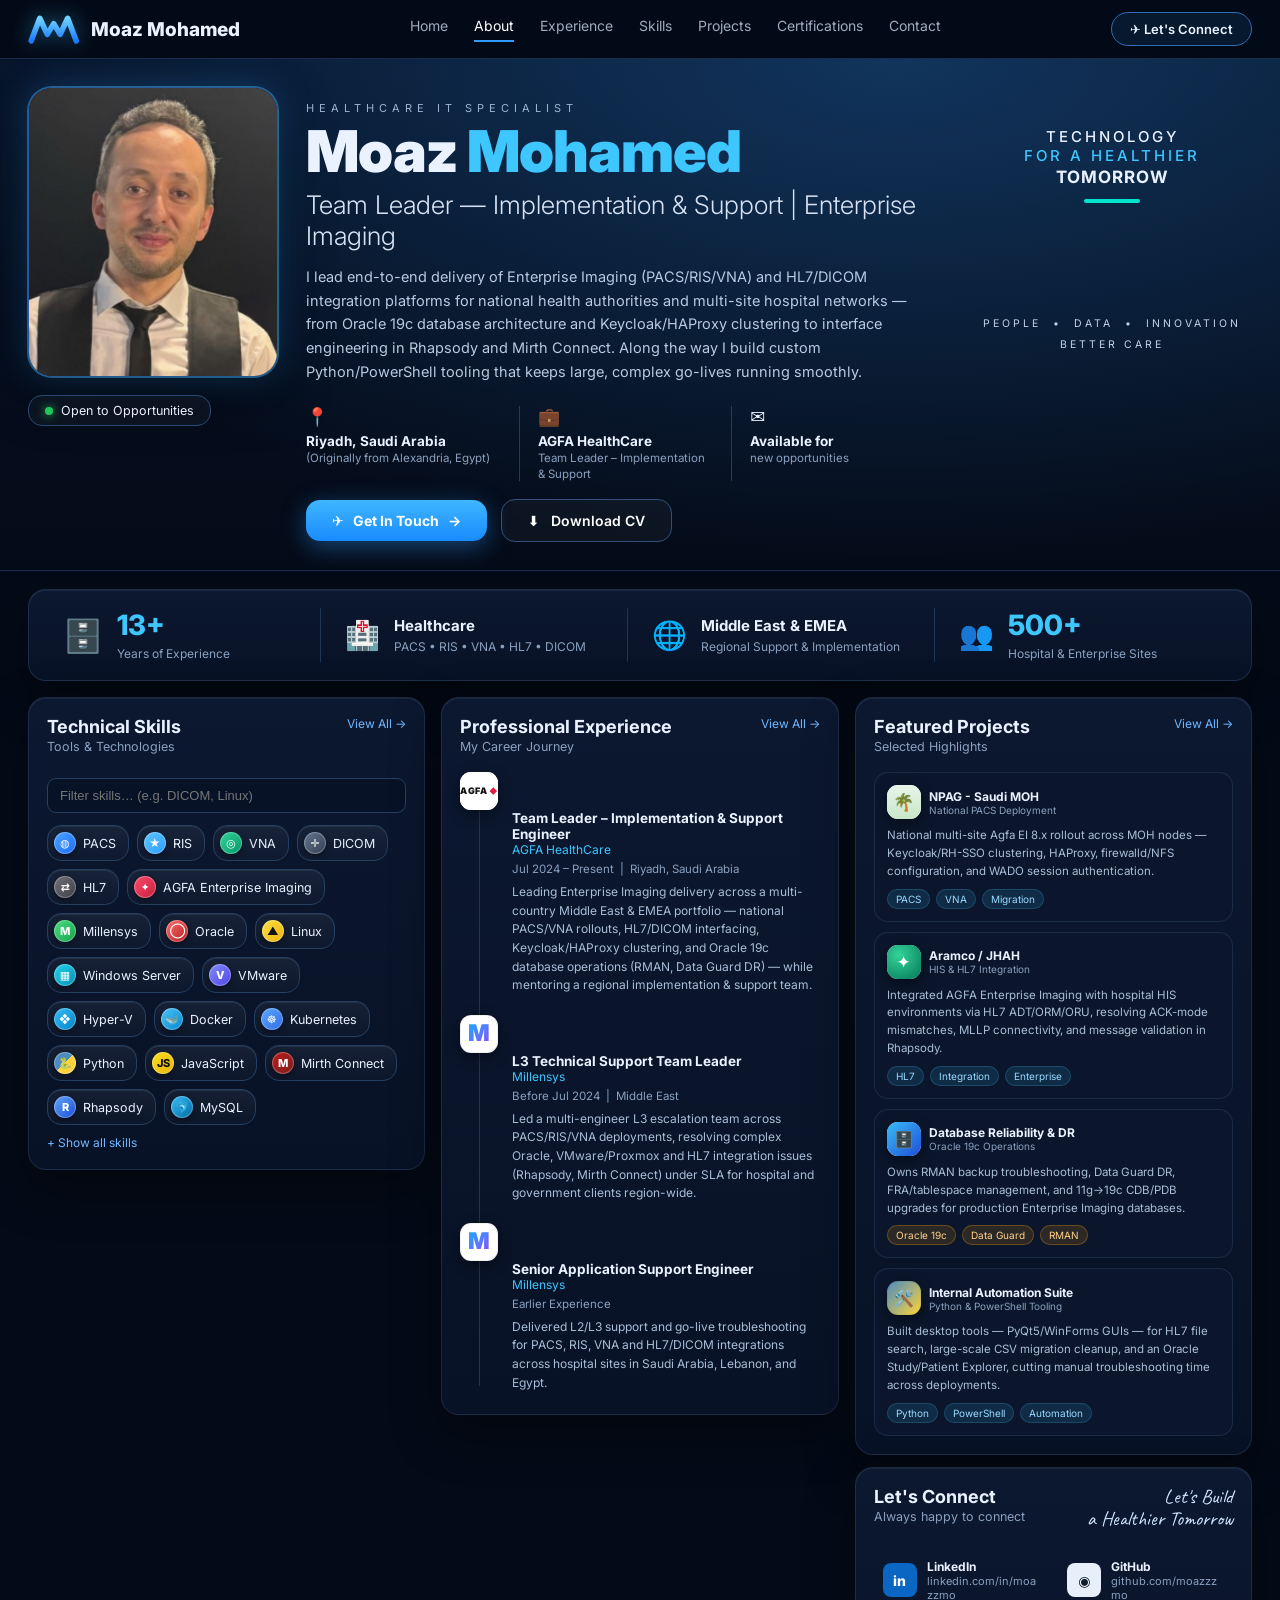
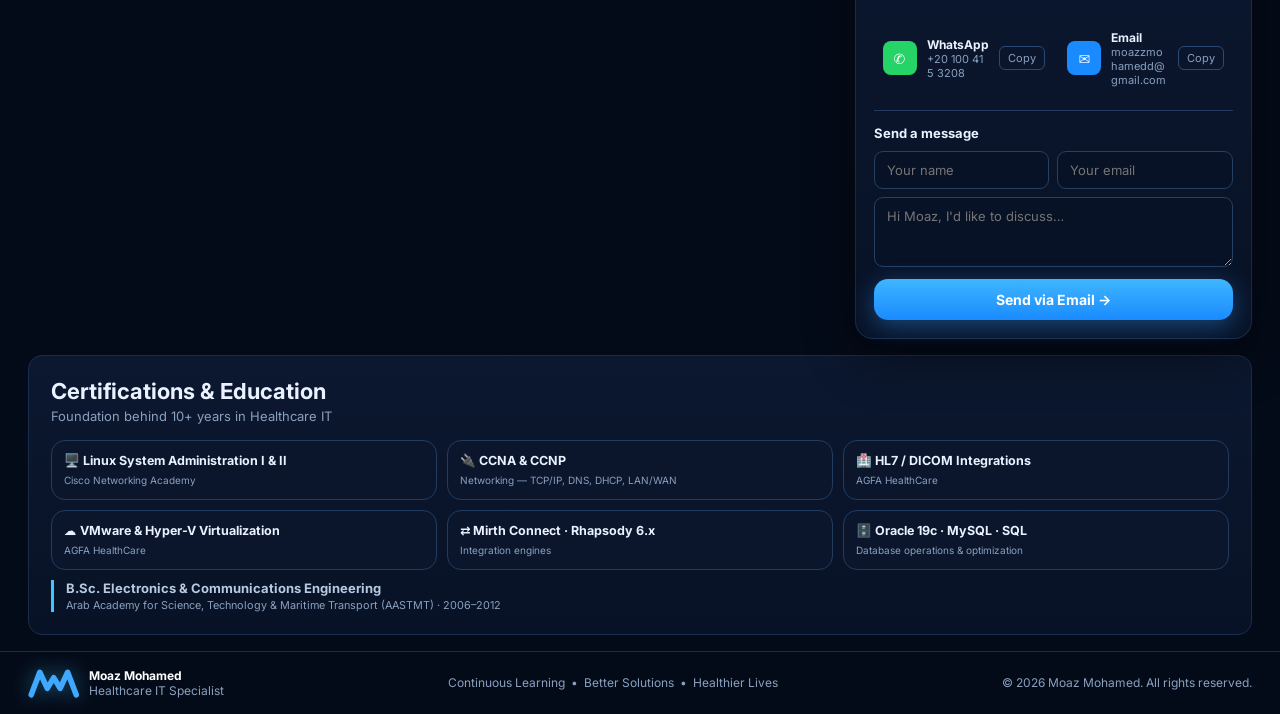
==== commit a4f44c8c: "Stats: 500+ hospital and enterprise sites" ====
--- a/index.html
+++ b/index.html
@@ -4,7 +4,21 @@
 <meta charset="UTF-8"/>
 <meta name="viewport" content="width=device-width, initial-scale=1.0"/>
 <title>Moaz Mohamed — Healthcare IT Specialist</title>
-<meta name="description" content="Moaz Mohamed — Healthcare IT Specialist, Implementation & Support Engineer, Enterprise Imaging PACS/RIS/VNA/HL7/DICOM"/>
+<meta name="description" content="Moaz Mohamed — Healthcare IT Team Leader specializing in Enterprise Imaging (PACS/RIS/VNA), HL7/DICOM integration, and Oracle DBA operations across national and multi-site hospital deployments in the Middle East & EMEA."/>
+<meta name="keywords" content="Moaz Mohamed, Healthcare IT, PACS, RIS, VNA, DICOM, HL7, AGFA Enterprise Imaging, Rhapsody, Mirth Connect, Oracle DBA, Riyadh, Saudi Arabia"/>
+<meta name="robots" content="index,follow"/>
+<link rel="canonical" href="https://moaz-portfolio-5i6.pages.dev/"/>
+<meta name="theme-color" content="#040b18"/>
+<link rel="icon" href="data:image/svg+xml,%3Csvg xmlns='http://www.w3.org/2000/svg' viewBox='0 0 48 28'%3E%3Cpath d='M3 25 L11 4 L18 19 L24 9 L30 19 L37 4 L45 25' fill='none' stroke='%233ec6ff' stroke-width='6' stroke-linecap='round' stroke-linejoin='round'/%3E%3C/svg%3E"/>
+<meta property="og:type" content="profile"/>
+<meta property="og:title" content="Moaz Mohamed — Healthcare IT Team Leader | Enterprise Imaging & Integration"/>
+<meta property="og:description" content="13+ years leading Enterprise Imaging (PACS/RIS/VNA), HL7/DICOM integration, and Oracle DBA operations across national and multi-site hospital deployments in the Middle East & EMEA."/>
+<meta property="og:url" content="https://moaz-portfolio-5i6.pages.dev/"/>
+<meta property="og:image" content="https://moaz-portfolio-5i6.pages.dev/assets/moaz-profile.png"/>
+<meta name="twitter:card" content="summary_large_image"/>
+<script type="application/ld+json">
+{"@context":"https://schema.org","@type":"Person","name":"Moaz Mohamed","jobTitle":"Team Leader – Implementation & Support Engineer","worksFor":{"@type":"Organization","name":"AGFA HealthCare"},"address":{"@type":"PostalAddress","addressLocality":"Riyadh","addressCountry":"SA"},"url":"https://moaz-portfolio-5i6.pages.dev/","sameAs":["https://www.linkedin.com/in/moazzmo","https://github.com/moazzzmo"],"knowsAbout":["PACS","RIS","VNA","DICOM","HL7","Enterprise Imaging","Oracle DBA","Rhapsody","Mirth Connect"]}
+</script>
 <link rel="preconnect" href="https://fonts.googleapis.com">
 <link rel="preconnect" href="https://fonts.gstatic.com" crossorigin>
 <link href="https://fonts.googleapis.com/css2?family=Inter:wght@400;500;600;700;800;900&family=Caveat:wght@600&display=swap" rel="stylesheet">
@@ -204,8 +218,8 @@
 <div id="about" class="reveal in">
 <div class="kicker">HEALTHCARE IT SPECIALIST</div>
 <h1>Moaz <span>Mohamed</span></h1>
-<div class="sub">Implementation &amp; Support Engineer</div>
-<p class="desc">Passionate about Healthcare IT and Enterprise Imaging, I design, implement and support solutions that improve patient care through technology.</p>
+<div class="sub">Team Leader — Implementation &amp; Support | Enterprise Imaging</div>
+<p class="desc">I lead end-to-end delivery of Enterprise Imaging (PACS/RIS/VNA) and HL7/DICOM integration platforms for national health authorities and multi-site hospital networks — from Oracle 19c database architecture and Keycloak/HAProxy clustering to interface engineering in Rhapsody and Mirth Connect. Along the way I build custom Python/PowerShell tooling that keeps large, complex go-lives running smoothly.</p>
 <div class="meta3">
 <div><div class="meta-ico">📍</div><b>Riyadh, Saudi Arabia</b><small>(Originally from Alexandria, Egypt)</small></div>
 <div><div class="meta-ico">💼</div><b>AGFA HealthCare</b><small>Team Leader – Implementation &amp; Support</small></div>
@@ -220,10 +234,10 @@
 </div></div>
 
 <div class="stats reveal"><div class="stats-inner">
-<div class="stat"><span style="font-size:32px">🗄️</span><div><div class="n" data-count="10">10+</div><small>Years of Experience</small></div></div>
+<div class="stat"><span style="font-size:32px">🗄️</span><div><div class="n" data-count="13">13+</div><small>Years of Experience</small></div></div>
 <div class="stat"><span style="font-size:28px">🏥</span><div><b>Healthcare</b><br/><small>PACS • RIS • VNA • HL7 • DICOM</small></div></div>
 <div class="stat"><span style="font-size:28px">🌐</span><div><b>Middle East &amp; EMEA</b><br/><small>Regional Support &amp; Implementation</small></div></div>
-<div class="stat"><span style="font-size:28px">👥</span><div><b>Successful Projects</b><br/><small>Government • Private • Enterprise</small></div></div>
+<div class="stat"><span style="font-size:28px">👥</span><div><div class="n" data-count="500">500+</div><small>Hospital &amp; Enterprise Sites</small></div></div>
 </div></div>
 
 <div class="grid3">
@@ -236,7 +250,8 @@
 <span class="pill"><i style="background:linear-gradient(135deg,#fde047,#eab308);color:#111">▲</i>Linux</span><span class="pill"><i style="background:linear-gradient(135deg,#22d3ee,#0891b2)">▦</i>Windows Server</span><span class="pill"><i style="background:linear-gradient(135deg,#818cf8,#4f46e5)">V</i>VMware</span><span class="pill"><i style="background:linear-gradient(135deg,#38bdf8,#0284c7)">❖</i>Hyper-V</span>
 <span class="pill"><i style="background:linear-gradient(135deg,#4fc3f7,#0288d1)">🐳</i>Docker</span><span class="pill"><i style="background:linear-gradient(135deg,#5aa9ff,#326ce5)">☸</i>Kubernetes</span><span class="pill"><i style="background:linear-gradient(135deg,#4b8bbe 50%,#ffd43b 50%)">🐍</i>Python</span><span class="pill"><i style="background:linear-gradient(135deg,#f7df1e,#eab308);color:#111">JS</i>JavaScript</span>
 <span class="pill"><i style="background:linear-gradient(135deg,#b91c1c,#7f1d1d)">M</i>Mirth Connect</span><span class="pill"><i style="background:linear-gradient(135deg,#60a5fa,#1d4ed8)">R</i>Rhapsody</span><span class="pill"><i style="background:linear-gradient(135deg,#38bdf8,#0369a1)">🐬</i>MySQL</span>
-<span class="pill hidden-extra"><i style="background:#991b1b">DB</i>Oracle Database</span><span class="pill hidden-extra"><i style="background:#7c3aed">◉</i>Looker Analytics</span><span class="pill hidden-extra"><i style="background:#0d9488">⚙</i>Networking</span><span class="pill hidden-extra"><i style="background:#0d9488">◈</i>SQL Optimization</span><span class="pill hidden-extra"><i style="background:#334155">⬡</i>Keycloak / SSO</span><span class="pill hidden-extra"><i style="background:#475569">▤</i>JBoss / WildFly</span>
+<span class="pill hidden-extra"><i style="background:#991b1b">DB</i>Oracle Database</span><span class="pill hidden-extra"><i style="background:#7c3aed">◉</i>Looker Analytics</span><span class="pill hidden-extra"><i style="background:#0d9488">⚙</i>Networking</span><span class="pill hidden-extra"><i style="background:#0d9488">◈</i>SQL Optimization</span><span class="pill hidden-extra"><i style="background:#334155">⬡</i>Keycloak / RH-SSO</span><span class="pill hidden-extra"><i style="background:#475569">▤</i>JBoss / WildFly</span>
+<span class="pill hidden-extra"><i style="background:linear-gradient(135deg,#f97316,#c2410c)">HA</i>HAProxy</span><span class="pill hidden-extra"><i style="background:linear-gradient(135deg,#e11d48,#881337)">F5</i>F5 BIG-IP</span><span class="pill hidden-extra"><i style="background:linear-gradient(135deg,#fb923c,#c2410c)">P</i>Proxmox</span><span class="pill hidden-extra"><i style="background:linear-gradient(135deg,#2563eb,#1e3a8a)">PS</i>PowerShell</span><span class="pill hidden-extra"><i style="background:linear-gradient(135deg,#f43f5e,#9f1239)">DG</i>Oracle Data Guard / RMAN</span><span class="pill hidden-extra"><i style="background:linear-gradient(135deg,#0ea5e9,#075985)">🔥</i>Palo Alto Firewalls</span>
 </div>
 <button class="link" id="moreSkills" style="margin-top:10px">+ Show all skills</button>
 </div>
@@ -244,17 +259,18 @@
 <div class="card reveal" id="exp">
 <div class="card-head"><div><h3>Professional Experience</h3><div class="sub2">My Career Journey</div></div><button class="link" data-modal="expModal">View All →</button></div>
 <div class="tl">
-<div class="tl-item"><div class="comp-logo"><span class="logo-agfa">AGFA<span>◆</span></span><img src="https://logo.clearbit.com/agfahealthcare.com" alt="" loading="lazy" onerror="this.remove()"/></div><b>Team Leader – Implementation &amp; Support Engineer</b><div class="co">AGFA HealthCare</div><small>Jul 2024 – Present &nbsp;|&nbsp; Riyadh, Saudi Arabia</small><p>Leading implementation and support activities for Enterprise Imaging solutions across Middle East and EMEA region.</p></div>
-<div class="tl-item"><div class="comp-logo"><span class="logo-m">M</span></div><b>L3 Technical Support Team Leader</b><div class="co">Millensys</div><small>Before Jul 2024 &nbsp;|&nbsp; Middle East</small><p>Led technical support team and handled complex healthcare IT implementations and support cases.</p></div>
-<div class="tl-item"><div class="comp-logo"><span class="logo-m">M</span></div><b>Senior Application Support Engineer</b><div class="co">Millensys</div><small>Earlier Experience</small><p>Provided L2/L3 support for healthcare systems including PACS, RIS, VNA and integrations.</p></div>
+<div class="tl-item"><div class="comp-logo"><span class="logo-agfa">AGFA<span>◆</span></span><img src="https://logo.clearbit.com/agfahealthcare.com" alt="" loading="lazy" onerror="this.remove()"/></div><b>Team Leader – Implementation &amp; Support Engineer</b><div class="co">AGFA HealthCare</div><small>Jul 2024 – Present &nbsp;|&nbsp; Riyadh, Saudi Arabia</small><p>Leading Enterprise Imaging delivery across a multi-country Middle East &amp; EMEA portfolio — national PACS/VNA rollouts, HL7/DICOM interfacing, Keycloak/HAProxy clustering, and Oracle 19c database operations (RMAN, Data Guard DR) — while mentoring a regional implementation &amp; support team.</p></div>
+<div class="tl-item"><div class="comp-logo"><span class="logo-m">M</span></div><b>L3 Technical Support Team Leader</b><div class="co">Millensys</div><small>Before Jul 2024 &nbsp;|&nbsp; Middle East</small><p>Led a multi-engineer L3 escalation team across PACS/RIS/VNA deployments, resolving complex Oracle, VMware/Proxmox and HL7 integration issues (Rhapsody, Mirth Connect) under SLA for hospital and government clients region-wide.</p></div>
+<div class="tl-item"><div class="comp-logo"><span class="logo-m">M</span></div><b>Senior Application Support Engineer</b><div class="co">Millensys</div><small>Earlier Experience</small><p>Delivered L2/L3 support and go-live troubleshooting for PACS, RIS, VNA and HL7/DICOM integrations across hospital sites in Saudi Arabia, Lebanon, and Egypt.</p></div>
 </div></div>
 
 <div class="reveal"><div class="card" id="projects">
 <div class="card-head"><div><h3>Featured Projects</h3><div class="sub2">Selected Highlights</div></div><button class="link" data-modal="projModal">View All →</button></div>
 <div class="proj">
-<div class="pbox"><div class="ph"><div class="plogo"><span class="logo-npag">🌴</span><img src="https://logo.clearbit.com/moh.gov.sa" alt="" loading="lazy" onerror="this.remove()"/></div><div><b>NPAG - Saudi MOH</b><small>National PACS Deployment</small></div></div><p>Large-scale PACS deployment for Ministry of Health across multiple sites.</p><div class="tags"><span>PACS</span><span>VNA</span><span>Migration</span></div></div>
-<div class="pbox"><div class="ph"><div class="plogo"><span class="logo-aramco">✦</span></div><div><b>Aramco</b><small>HIS Integration</small></div></div><p>Integration of AGFA solutions with Aramco HIS environment.</p><div class="tags"><span>HL7</span><span>Integration</span><span>Enterprise</span></div></div>
-<div class="pbox"><div class="ph"><div class="plogo"><span class="logo-ei">🗄️</span></div><div><b>Enterprise Imaging</b><small>Implementation &amp; Support</small></div></div><p>Deployment and support of AGFA Enterprise Imaging solutions.</p><div class="tags"><span class="y">AGFA</span><span class="y">DICOM</span><span class="y">Support</span></div></div>
+<div class="pbox"><div class="ph"><div class="plogo"><span class="logo-npag">🌴</span><img src="https://logo.clearbit.com/moh.gov.sa" alt="" loading="lazy" onerror="this.remove()"/></div><div><b>NPAG - Saudi MOH</b><small>National PACS Deployment</small></div></div><p>National multi-site Agfa EI 8.x rollout across MOH nodes — Keycloak/RH-SSO clustering, HAProxy, firewalld/NFS configuration, and WADO session authentication.</p><div class="tags"><span>PACS</span><span>VNA</span><span>Migration</span></div></div>
+<div class="pbox"><div class="ph"><div class="plogo"><span class="logo-aramco">✦</span></div><div><b>Aramco / JHAH</b><small>HIS &amp; HL7 Integration</small></div></div><p>Integrated AGFA Enterprise Imaging with hospital HIS environments via HL7 ADT/ORM/ORU, resolving ACK-mode mismatches, MLLP connectivity, and message validation in Rhapsody.</p><div class="tags"><span>HL7</span><span>Integration</span><span>Enterprise</span></div></div>
+<div class="pbox"><div class="ph"><div class="plogo"><span class="logo-ei">🗄️</span></div><div><b>Database Reliability &amp; DR</b><small>Oracle 19c Operations</small></div></div><p>Owns RMAN backup troubleshooting, Data Guard DR, FRA/tablespace management, and 11g→19c CDB/PDB upgrades for production Enterprise Imaging databases.</p><div class="tags"><span class="y">Oracle 19c</span><span class="y">Data Guard</span><span class="y">RMAN</span></div></div>
+<div class="pbox"><div class="ph"><div class="plogo" style="background:linear-gradient(135deg,#4b8bbe,#ffd43b)"><span style="font-size:16px">🛠️</span></div><div><b>Internal Automation Suite</b><small>Python &amp; PowerShell Tooling</small></div></div><p>Built desktop tools — PyQt5/WinForms GUIs — for HL7 file search, large-scale CSV migration cleanup, and an Oracle Study/Patient Explorer, cutting manual troubleshooting time across deployments.</p><div class="tags"><span>Python</span><span>PowerShell</span><span>Automation</span></div></div>
 </div></div>
 <div class="card" id="contact" style="margin-top:12px">
 <div style="display:flex;justify-content:space-between;gap:10px;align-items:flex-start"><div><h3>Let's Connect</h3><div class="sub2">Always happy to connect</div></div><div class="script">Let's Build<br/>a Healthier Tomorrow</div></div>
@@ -294,9 +310,10 @@
 
 <div class="modal-ov" id="skillsModal"><div class="modal"><button class="modal-close" data-close>✕ Close</button><h3>All Technical Skills</h3><div class="msub">40+ tools across imaging, infrastructure &amp; integration</div><div class="mlist">
 <div><b>Healthcare &amp; Imaging</b> — PACS, RIS, VNA, DICOM, HL7 ADT/ORM/ORU/ACK, AGFA Enterprise Imaging, Millensys, WADO/REST</div>
-<div><b>Infrastructure</b> — Linux (RHEL/CentOS/Ubuntu), Windows Server 2012–2022, VMware, Hyper-V, Proxmox, Docker, Kubernetes, NetApp, NFS/SMB, HAProxy/F5</div>
-<div><b>Data &amp; Integration</b> — Oracle 19c, MySQL, MS SQL, Mirth Connect, Rhapsody, ETL/DWH, Looker Analytics, Python, JavaScript, Bash, PowerShell, Keycloak/SSO, JBoss/WildFly, Prometheus, Grafana</div>
-<div><b>Networking</b> — CCNA/CCNP, TCP/IP, DNS, DHCP, VLAN, Firewalls, VPN</div>
+<div><b>Infrastructure</b> — Linux (RHEL/CentOS/Ubuntu), Windows Server 2012–2022, VMware, Hyper-V, Proxmox, Docker, Kubernetes, NetApp, NFS/SMB, HAProxy, F5 BIG-IP, Keycloak/RH-SSO, JBoss/WildFly</div>
+<div><b>Data &amp; Integration</b> — Oracle 19c (RMAN, Data Guard DR, CDB/PDB), MySQL, MS SQL, Mirth Connect, Rhapsody, ETL/DWH, Looker Analytics, Prometheus, Grafana</div>
+<div><b>Automation &amp; Scripting</b> — Python (PyQt5, tkinter, CustomTkinter), PowerShell (WinForms, embedded C#), Bash, custom desktop tooling for migration &amp; DBA workflows</div>
+<div><b>Networking &amp; Security</b> — CCNA/CCNP, TCP/IP, DNS, DHCP, VLAN, Palo Alto Firewalls, VPN</div>
 </div></div></div>
 
 <div class="modal-ov" id="expModal"><div class="modal"><button class="modal-close" data-close>✕ Close</button><h3>Full Career Journey</h3><div class="msub">10+ years across 6 roles</div><div class="mlist">
@@ -309,12 +326,14 @@
 </div></div></div>
 
 <div class="modal-ov" id="projModal"><div class="modal"><button class="modal-close" data-close>✕ Close</button><h3>All Selected Projects</h3><div class="msub">Government • Private • Enterprise</div><div class="mlist">
-<div><b>NPAG – Saudi MOH National PACS</b> — Multi-site national deployment, VNA, migration.</div>
-<div><b>Aramco HIS Integration</b> — AGFA EI + HIS, HL7, secure clinical workflow.</div>
+<div><b>NPAG – Saudi MOH National PACS</b> — Multi-site national deployment, VNA, migration, Keycloak/HAProxy clustering.</div>
+<div><b>Aramco / JHAH HIS Integration</b> — AGFA EI + HIS, HL7 ADT/ORM/ORU, Rhapsody &amp; Mirth Connect interfacing.</div>
 <div><b>STC VRO National PACS (2025–26)</b> — 35+ hospitals, DICOM Store/MWL, F5, Rhapsody + CareWare/HIS.</div>
 <div><b>Johns Hopkins Aramco Healthcare STC Upgrade (2025)</b> — Upgrade &amp; operations.</div>
 <div><b>Royal Commission Jubail &amp; Yanbu (2025)</b> — Hospital deployment.</div>
 <div><b>Regina Maria Romania / QAFH Qassim / AL SALAM Kuwait / Baheya Egypt / AUBMC Lebanon / MOH MMCH</b> — Migrations, deployments, EI upgrades.</div>
+<div><b>Database Reliability &amp; DR</b> — Oracle 19c RMAN backups, Data Guard DR, FRA/tablespace management, 11g→19c CDB/PDB upgrades.</div>
+<div><b>Internal Automation Suite</b> — Python (PyQt5) &amp; PowerShell (WinForms) tools: HL7 file search, CSV migration dedup, Oracle Study/Patient Explorer, LinkedIn post automation.</div>
 </div></div></div>
 
 <div id="toast"></div>
